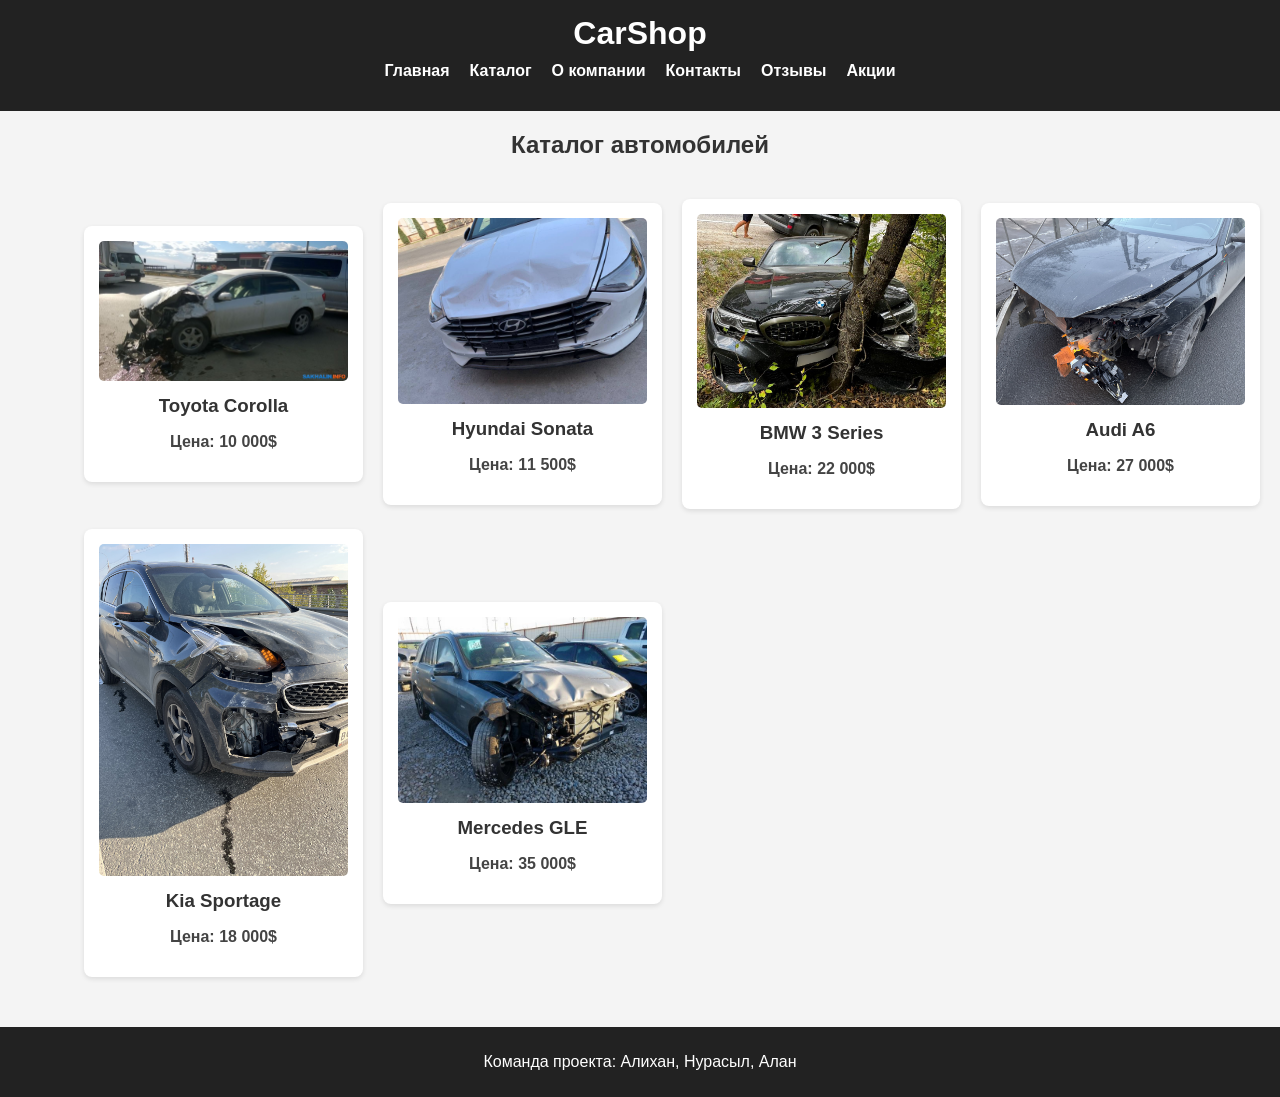
==== page2.html @ fcb9b970 "first commit" ====
<!DOCTYPE html>
<html lang="en">
<head>
    <meta charset="UTF-8">
    <title>CarShop - Каталог</title>
    <link rel="stylesheet" href="page2.css">
</head>
<body>
    <header>
        <h1>CarShop</h1>
        <nav>
            <ul>
                <li><a href="index.html">Главная</a></li>
                <li><a href="page2.html">Каталог</a></li>
                <li><a href="page3.html">О компании</a></li>
                <li><a href="page4.html">Контакты</a></li>
                <li><a href="page5.html">Отзывы</a></li>
                <li><a href="page6.html">Акции</a></li>
            </ul>
        </nav>
    </header>

    <main>
        <h2 class="title">Каталог автомобилей</h2>
        <div class="catalog">
            <div class="car-card">
                <img src="corolla.jpg" alt="Car 1">
                <h3>Toyota Corolla</h3>
                <p>Цена: 10 000$</p>
            </div>
            <div class="car-card">
                <img src="sonata.jpg" alt="Car 2">
                <h3>Hyundai Sonata</h3>
                <p>Цена: 11 500$</p>
            </div>
            <div class="car-card">
                <img src="bmw series 3.jpg" alt="Car 3">
                <h3>BMW 3 Series</h3>
                <p>Цена: 22 000$</p>
            </div>
            <div class="car-card">
                <img src="a6.jpg" alt="Car 4">
                <h3>Audi A6</h3>
                <p>Цена: 27 000$</p>
            </div>
            <div class="car-card">
                <img src="sportage.jpg" alt="Car 5">
                <h3>Kia Sportage</h3>
                <p>Цена: 18 000$</p>
            </div>
            <div class="car-card">
                <img src="gle.jpg" alt="Car 6">
                <h3>Mercedes GLE</h3>
                <p>Цена: 35 000$</p>
            </div>
        </div>
    </main>

    <footer>
        <p>Команда проекта: Алихан, Нурасыл, Алан</p>
    </footer>
</body>
</html>
---- page2.css ----
body {
    margin: 0;
    font-family: Arial, sans-serif;
    background-color: #f4f4f4;
    color: #333;
}
header {
    background-color: #222;
    color: white;
    padding: 15px;
    text-align: center;
}

header h1 {
    margin: 0;
}

nav ul {
    list-style: none;
    padding: 0;
    margin-top: 10px;
    display: flex;
    justify-content: center;
    gap: 20px;
}

nav a {
    text-decoration: none;
    color: white;
    font-weight: bold;
}

nav a:hover {
    text-decoration: underline;
}

.title {
    text-align: center;
    margin: 20px 0;
}
.catalog {
    display: grid;
    align-items: center;
    margin-left: 5%;
    grid-template-columns: repeat(auto-fill, minmax(220px, 1fr));
    gap: 20px;
    padding: 20px;
}

.car-card {
    background: white;
    padding: 15px;
    border-radius: 8px;
    text-align: center;
    box-shadow: 0 2px 5px rgba(0,0,0,0.1);
}

.car-card img {
    max-width: 100%;
    border-radius: 5px;
}

.car-card h3 {
    margin: 10px 0 5px;
}

.car-card p {
    font-weight: bold;
    color: #444;
}

footer {
    margin-top: 30px;
    background: #222;
    color: white;
    text-align: center;
    padding: 10px;
}
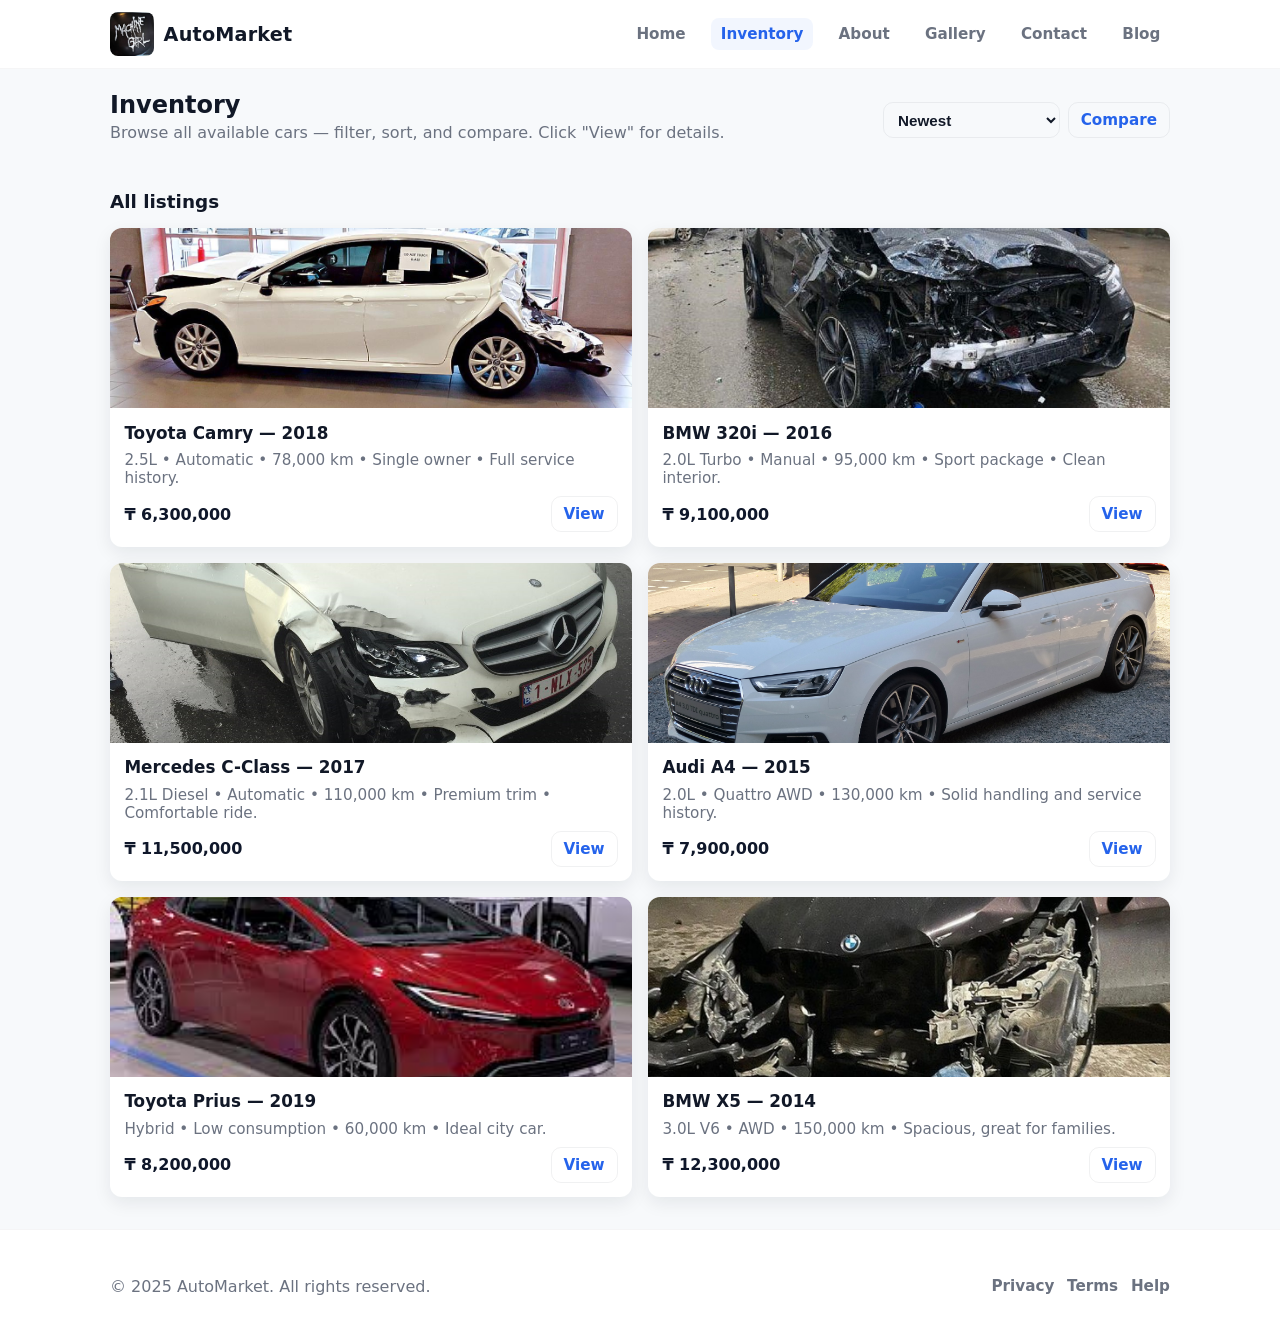
==== commit 758eaa3b: "second comm" ====
--- a/page2.html
+++ b/page2.html
@@ -1,63 +1,147 @@
-<!DOCTYPE html>
+<!doctype html>
 <html lang="en">
 <head>
-    <meta charset="UTF-8">
-    <title>CarShop - Каталог</title>
-    <link rel="stylesheet" href="page2.css">
+  <meta charset="utf-8" />
+  <meta name="viewport" content="width=device-width,initial-scale=1" />
+  <title>AutoMarket — Inventory</title>
+  <link rel="stylesheet" href="styles.css" />
 </head>
 <body>
-    <header>
-        <h1>CarShop</h1>
-        <nav>
-            <ul>
-                <li><a href="index.html">Главная</a></li>
-                <li><a href="page2.html">Каталог</a></li>
-                <li><a href="page3.html">О компании</a></li>
-                <li><a href="page4.html">Контакты</a></li>
-                <li><a href="page5.html">Отзывы</a></li>
-                <li><a href="page6.html">Акции</a></li>
-            </ul>
-        </nav>
-    </header>
 
-    <main>
-        <h2 class="title">Каталог автомобилей</h2>
-        <div class="catalog">
-            <div class="car-card">
-                <img src="corolla.jpg" alt="Car 1">
-                <h3>Toyota Corolla</h3>
-                <p>Цена: 10 000$</p>
-            </div>
-            <div class="car-card">
-                <img src="sonata.jpg" alt="Car 2">
-                <h3>Hyundai Sonata</h3>
-                <p>Цена: 11 500$</p>
-            </div>
-            <div class="car-card">
-                <img src="bmw series 3.jpg" alt="Car 3">
-                <h3>BMW 3 Series</h3>
-                <p>Цена: 22 000$</p>
-            </div>
-            <div class="car-card">
-                <img src="a6.jpg" alt="Car 4">
-                <h3>Audi A6</h3>
-                <p>Цена: 27 000$</p>
-            </div>
-            <div class="car-card">
-                <img src="sportage.jpg" alt="Car 5">
-                <h3>Kia Sportage</h3>
-                <p>Цена: 18 000$</p>
-            </div>
-            <div class="car-card">
-                <img src="gle.jpg" alt="Car 6">
-                <h3>Mercedes GLE</h3>
-                <p>Цена: 35 000$</p>
-            </div>
+  <header class="site-header">
+    <div class="container header-inner">
+      <a href="index.html" class="logo" aria-label="AutoMarket home">
+        <img src="logo.jpeg" alt="AutoMarket logo" class="logo-img" />
+        <span class="logo-text">AutoMarket</span>
+      </a>
+
+      <nav class="nav" aria-label="Main navigation">
+        <ul class="nav-list">
+          <li><a href="index.html">Home</a></li>
+          <li><a class="active" href="page2.html">Inventory</a></li>
+          <li><a href="page3.html">About</a></li>
+          <li><a href="page4.html">Gallery</a></li>
+          <li><a href="page5.html">Contact</a></li>
+          <li><a href="page6.html">Blog</a></li>
+        </ul>
+      </nav>
+    </div>
+  </header>
+
+  <section class="container" style="padding-top:1.25rem;">
+    <div style="display:flex;align-items:center;justify-content:space-between;gap:1rem;flex-wrap:wrap;">
+      <div>
+        <h1 style="margin:.15rem 0 0;">Inventory</h1>
+        <p class="lead" style="margin: .2rem 0 .6rem;">Browse all available cars — filter, sort, and compare. Click "View" for details.</p>
+      </div>
+
+      <div style="display:flex;gap:.5rem;align-items:center;">
+        <select aria-label="Sort inventory" class="btn" style="padding:.45rem .6rem;border-radius:10px;border:1px solid rgba(15,23,42,0.06);font-weight:600;">
+          <option value="recent">Newest</option>
+          <option value="price-low">Price: Low → High</option>
+          <option value="price-high">Price: High → Low</option>
+          <option value="mileage">Lowest mileage</option>
+        </select>
+        <a class="btn btn-outline" href="#">Compare</a>
+      </div>
+    </div>
+  </section>
+
+  <main class="container cards-section" aria-label="Car listings">
+    <h2 class="section-title">All listings</h2>
+
+    <div class="cards-row" role="list">
+
+      <article class="card" role="listitem">
+        <img src="camry.jpg" alt="Toyota Camry 2018" class="card-img" />
+        <div class="card-body">
+          <h3 class="card-title">Toyota Camry — 2018</h3>
+          <p class="card-text">2.5L • Automatic • 78,000 km • Single owner • Full service history.</p>
+          <div class="card-footer">
+            <span class="price">₸ 6,300,000</span>
+            <a class="btn btn-outline" href="#">View</a>
+          </div>
         </div>
-    </main>
+      </article>
 
-    <footer>
-        <p>Команда проекта: Алихан, Нурасыл, Алан</p>
-    </footer>
+
+      <article class="card" role="listitem">
+        <img src="bmw.jpg" alt="BMW 320i 2016" class="card-img" />
+        <div class="card-body">
+          <h3 class="card-title">BMW 320i — 2016</h3>
+          <p class="card-text">2.0L Turbo • Manual • 95,000 km • Sport package • Clean interior.</p>
+          <div class="card-footer">
+            <span class="price">₸ 9,100,000</span>
+            <a class="btn btn-outline" href="#">View</a>
+          </div>
+        </div>
+      </article>
+
+
+      <article class="card" role="listitem">
+        <img src="mercedes.jpg" alt="Mercedes C-Class 2017" class="card-img" />
+        <div class="card-body">
+          <h3 class="card-title">Mercedes C-Class — 2017</h3>
+          <p class="card-text">2.1L Diesel • Automatic • 110,000 km • Premium trim • Comfortable ride.</p>
+          <div class="card-footer">
+            <span class="price">₸ 11,500,000</span>
+            <a class="btn btn-outline" href="#">View</a>
+          </div>
+        </div>
+      </article>
+
+
+      <article class="card" role="listitem">
+        <img src="audi.jpeg" alt="Audi A4 2015" class="card-img" />
+        <div class="card-body">
+          <h3 class="card-title">Audi A4 — 2015</h3>
+          <p class="card-text">2.0L • Quattro AWD • 130,000 km • Solid handling and service history.</p>
+          <div class="card-footer">
+            <span class="price">₸ 7,900,000</span>
+            <a class="btn btn-outline" href="#">View</a>
+          </div>
+        </div>
+      </article>
+
+
+      <article class="card" role="listitem">
+        <img src="prius.jpeg" alt="Toyota Prius 2019" class="card-img" />
+        <div class="card-body">
+          <h3 class="card-title">Toyota Prius — 2019</h3>
+          <p class="card-text">Hybrid • Low consumption • 60,000 km • Ideal city car.</p>
+          <div class="card-footer">
+            <span class="price">₸ 8,200,000</span>
+            <a class="btn btn-outline" href="#">View</a>
+          </div>
+        </div>
+      </article>
+
+
+      <article class="card" role="listitem">
+        <img src="x5.jpg" alt="BMW X5 2014" class="card-img" />
+        <div class="card-body">
+          <h3 class="card-title">BMW X5 — 2014</h3>
+          <p class="card-text">3.0L V6 • AWD • 150,000 km • Spacious, great for families.</p>
+          <div class="card-footer">
+            <span class="price">₸ 12,300,000</span>
+            <a class="btn btn-outline" href="#">View</a>
+          </div>
+        </div>
+      </article>
+    </div>
+  </main>
+
+
+  <footer class="site-footer">
+    <div class="container footer-inner">
+      <p>© 2025 AutoMarket. All rights reserved.</p>
+      <div class="footer-links">
+        <a href="#">Privacy</a>
+        <a href="#">Terms</a>
+        <a href="#">Help</a>
+      </div>
+    </div>
+  </footer>
+
 </body>
 </html>
--- a/styles.css
+++ b/styles.css
@@ -0,0 +1,394 @@
+/* ========== styles.css ========== */
+/* Mobile-first shared stylesheet for all pages */
+/* Contains global rules + merged page-specific rules (grid, gallery, contact, blog) */
+
+/* ---- Variables ---- */
+:root{
+  --bg: #f7f9fb;
+  --card-bg: #ffffff;
+  --muted: #6b7280;
+  --accent: #2563eb; /* blue */
+  --accent-2: #0ea5a4;
+  --surface-shadow: 0 6px 18px rgba(16,24,40,0.08);
+  --surface-shadow-strong: 0 14px 40px rgba(16,24,40,0.12);
+  --radius: 12px;
+  --container-pad: 1rem;
+  --max-width: 1100px;
+  --gap: 1rem;
+  --text: #111827;
+  font-family: Inter, ui-sans-serif, system-ui, -apple-system, "Segoe UI", Roboto, "Helvetica Neue", Arial;
+  color-scheme: light;
+}
+
+/* ---- Reset / Base ---- */
+* { box-sizing: border-box; }
+html,body { height:100%; margin:0; background:var(--bg); color:var(--text); -webkit-font-smoothing:antialiased; -moz-osx-font-smoothing:grayscale; }
+img { max-width:100%; display:block; }
+a { color: inherit; }
+
+/* ---- Utilities ---- */
+.container {
+  width:100%;
+  padding: 1rem;
+  margin-left:auto;
+  margin-right:auto;
+  max-width: var(--max-width);
+}
+
+/* ---- Header / Navigation (Flexbox) ---- */
+.site-header {
+  background: white;
+  border-bottom: 1px solid rgba(15,23,42,0.04);
+  position: sticky;
+  top: 0;
+  z-index: 40;
+}
+.header-inner {
+  display:flex;
+  align-items:center;
+  justify-content:space-between;
+  gap: 1rem;
+  padding: 0.75rem 0;
+}
+
+/* Logo */
+.logo {
+  display:flex;
+  align-items:center;
+  gap: .6rem;
+  text-decoration:none;
+  color: inherit;
+}
+.logo-img { width:44px; height:44px; object-fit:cover; border-radius:8px; }
+.logo-text { font-weight:700; font-size:1.1rem; letter-spacing:0.2px; }
+
+/* Nav list (Flexbox spacing + alignment) */
+.nav-list {
+  list-style:none;
+  margin:0;
+  padding:0;
+  display:flex;
+  gap:1rem; /* spacing between links */
+  align-items:center; /* vertical centering */
+  flex-wrap:wrap;
+}
+.nav-list a {
+  display:inline-block;
+  padding:.45rem .6rem;
+  border-radius:8px;
+  text-decoration:none;
+  color:var(--muted);
+  font-weight:600;
+  font-size:.95rem;
+}
+.nav-list a:hover,
+.nav-list a:focus,
+.nav-list a.active {
+  color:var(--accent);
+  outline: none;
+  background: rgba(37,99,235,0.06);
+}
+
+/* ---- Hero ---- */
+.hero {
+  padding:2.2rem 0;
+  background: linear-gradient(180deg, rgba(37,99,235,0.04), transparent 60%);
+}
+.hero h1 { margin:0 0 .4rem; font-size:1.6rem; }
+.lead { margin:0 0 1rem; color:var(--muted); }
+
+/* ---- Buttons ---- */
+.btn {
+  display:inline-flex;
+  align-items:center;
+  gap:.5rem;
+  text-decoration:none;
+  padding:.6rem .85rem;
+  border-radius:10px;
+  font-weight:700;
+  font-size:.95rem;
+  cursor:pointer;
+  border: none;
+  background: transparent;
+}
+.btn-primary {
+  background:var(--accent);
+  color:white;
+  box-shadow: 0 6px 20px rgba(37,99,235,0.12);
+}
+.btn-outline {
+  border:1px solid rgba(15,23,42,0.06);
+  background:transparent;
+  padding:.5rem .75rem;
+  color:var(--accent);
+}
+
+/* ---- Section title ---- */
+.section-title { margin: .5rem 0 1rem; font-size:1.15rem; }
+
+/* ==== Cards Row (Flexbox) ==== */
+.cards-section { padding: 1rem 0 2rem; }
+.cards-row {
+  display:flex;
+  gap: 1rem;       /* consistent gaps between cards */
+  flex-wrap:wrap;  /* wrap on small screens */
+  align-items: stretch; /* ensure equal height by stretching */
+}
+
+/* Card */
+.card {
+  background: var(--card-bg);
+  border-radius: var(--radius);
+  overflow: hidden;
+  box-shadow: var(--surface-shadow);
+  display:flex;
+  flex-direction:column;
+  min-width: 220px;
+  flex: 1 1 calc(33.333% - 0.66rem); /* three cards per row on desktop */
+  transition: transform .22s ease, box-shadow .22s ease;
+}
+
+/* Hover effect: lift + shadow */
+.card:hover,
+.card:focus-within {
+  transform: translateY(-6px) scale(1.01);
+  box-shadow: var(--surface-shadow-strong);
+}
+
+/* Card image */
+.card-img {
+  width:100%;
+  height:170px;
+  object-fit:cover;
+  display:block;
+}
+
+/* Card body uses flex to push footer to bottom for equal heights */
+.card-body {
+  padding: 0.9rem;
+  display:flex;
+  flex-direction:column;
+  gap: .55rem;
+  flex: 1 1 auto;
+}
+.card-title { margin:0; font-size:1.05rem; }
+.card-text { margin:0; color:var(--muted); font-size:.95rem; }
+
+/* Card footer aligned bottom */
+.card-footer {
+  margin-top:auto; /* pushes footer to the bottom */
+  display:flex;
+  align-items:center;
+  justify-content:space-between;
+  gap: .5rem;
+}
+.price {
+  font-weight:800;
+  color:#0f172a;
+}
+
+/* ---- Features small grid ---- */
+.features {
+  display:grid;
+  gap:1rem;
+  margin: 1.5rem 0;
+}
+.feature { background:white; padding:1rem; border-radius:10px; box-shadow: var(--surface-shadow); }
+.feature h4 { margin:0 0 .4rem; }
+
+/* ---- Footer ---- */
+.site-footer { background: #ffffff; border-top: 1px solid rgba(15,23,42,0.04); padding: .9rem 0; }
+.footer-inner { display:flex; gap:1rem; align-items:center; justify-content:space-between; flex-wrap:wrap; color:var(--muted); }
+.footer-links { display:flex; gap:.8rem; align-items:center; }
+.footer-links a { color:var(--muted); text-decoration:none; font-weight:600; font-size:.95rem; }
+.footer-links a:hover { color:var(--accent); }
+
+/* ---- Accessibility focus ---- */
+a:focus, button:focus, input:focus, select:focus, textarea:focus {
+  outline: 3px solid rgba(37,99,235,0.12);
+  outline-offset: 3px;
+  border-radius:6px;
+}
+
+/* ============================
+   Page-specific & layout rules
+   (merged: grid, gallery, contact, blog)
+   ============================ */
+
+/* ---- Page3: Grid layout (header/sidebar/main/footer) ---- */
+.grid-page {
+  display: grid;
+  grid-template-columns: 260px 1fr;
+  grid-template-rows: auto 1fr auto;
+  grid-template-areas:
+    "header header"
+    "sidebar main"
+    "footer footer";
+  gap: 1rem;
+  min-height: calc(100vh - 72px);
+  align-items: start;
+  padding-top: .75rem;
+}
+.grid-header { grid-area: header; background:transparent; padding:0; }
+.grid-sidebar { grid-area: sidebar; }
+.grid-main { grid-area: main; }
+.grid-footer { grid-area: footer; }
+
+/* small card style used in sidebar/main */
+.sidebar-card, .about-hero, .contact-card, .sidebar-card, .blog-hero {
+  background: white;
+  border-radius: 12px;
+  padding: 1rem;
+  box-shadow: var(--surface-shadow);
+}
+
+/* ---- Page4: Gallery (grid + overlay caption) ---- */
+.gallery-hero {
+  margin: .75rem 0 1rem;
+}
+.gallery-grid {
+  display: grid;
+  gap: 10px;
+  grid-template-columns: repeat(3, 1fr);
+  grid-auto-rows: 180px;
+}
+.gallery-item {
+  position: relative;
+  overflow: hidden;
+  border-radius: 10px;
+  background: #fff;
+  box-shadow: var(--surface-shadow);
+  text-decoration: none;
+  color: inherit;
+}
+.gallery-item img {
+  width:100%;
+  height:100%;
+  object-fit: cover;
+  display:block;
+  transition: transform .4s ease;
+}
+.gallery-caption {
+  position: absolute;
+  left:0;right:0;bottom:0;
+  padding:.6rem;
+  background: linear-gradient(0deg, rgba(2,6,23,0.6), transparent);
+  color: #fff;
+  transform:translateY(100%);
+  transition: transform .28s ease;
+  font-weight:700;
+  font-size:.95rem;
+}
+.gallery-item:hover img { transform: scale(1.07); }
+.gallery-item:hover .gallery-caption { transform: translateY(0%); }
+
+/* ---- Page5: Contact layout & form ---- */
+.contact-hero { margin:.75rem 0; }
+.contact-grid {
+  display: grid;
+  grid-template-columns: 1fr 320px;
+  gap: 1rem;
+  align-items:start;
+}
+.form-row { display:flex; gap:.6rem; flex-wrap:wrap; }
+.form-row > * { flex:1 1 120px; }
+label { display:block; font-weight:700; margin-bottom:.25rem; }
+input[type="text"], input[type="email"], textarea, select {
+  width:100%;
+  padding:.6rem;
+  border-radius:8px;
+  border:1px solid rgba(15,23,42,0.06);
+  font-size:.95rem;
+  background: white;
+  color: var(--text);
+}
+textarea { min-height:140px; resize:vertical; }
+.map-placeholder {
+  height: 220px;
+  border-radius:10px;
+  display:flex;
+  align-items:center;
+  justify-content:center;
+  color:var(--muted);
+  background: linear-gradient(180deg, rgba(14,165,164,0.05), transparent);
+  border:1px dashed rgba(14,165,164,0.12);
+}
+
+/* ---- Page6: Blog layout & posts ---- */
+.blog-hero { margin:.75rem 0; }
+.blog-grid {
+  display: grid;
+  grid-template-columns: 1fr 360px;
+  gap: 1rem;
+  align-items:start;
+}
+.posts { display:flex; flex-direction:column; gap:1rem; }
+.post {
+  display:flex;
+  gap:.9rem;
+  background:white;
+  padding:.7rem;
+  border-radius:12px;
+  box-shadow:var(--surface-shadow);
+  align-items:flex-start;
+}
+.post img { width:120px; height:80px; object-fit:cover; border-radius:8px; flex-shrink:0; }
+.post h3 { margin:0 0 .25rem; font-size:1rem; }
+.post p { margin:0; color:var(--muted); }
+
+/* ============================
+   Responsive breakpoints
+   ============================ */
+
+/* Small tablets and up */
+@media (min-width: 640px) {
+  .hero h1 { font-size:1.9rem; }
+  .card-img { height:180px; }
+  .feature { padding:1.25rem; }
+  .logo-text { font-size:1.2rem; }
+}
+
+/* Medium: desktop card columns + features */
+@media (min-width: 880px) {
+  .card { flex: 1 1 calc(33.333% - 0.66rem); }
+  .features { grid-template-columns: repeat(3, 1fr); }
+  .gallery-grid { grid-template-columns: repeat(3, 1fr); grid-auto-rows: 180px; }
+}
+
+/* Large screens: comfortable spacing */
+@media (min-width: 1100px) {
+  .container { padding-left: 1.25rem; padding-right: 1.25rem; }
+}
+
+/* Mobile adjustments */
+@media (max-width: 879px) {
+  /* Cards stack to two columns or single depending on width */
+  .card { flex: 1 1 calc(50% - 0.5rem); }
+  .gallery-grid { grid-template-columns: repeat(2, 1fr); grid-auto-rows: 160px; }
+  .contact-grid { grid-template-columns: 1fr; }
+  .blog-grid { grid-template-columns: 1fr; }
+  .grid-page {
+    grid-template-columns: 1fr;
+    grid-template-rows: auto auto 1fr auto;
+    grid-template-areas:
+      "header"
+      "main"
+      "sidebar"
+      "footer";
+  }
+  .post { flex-direction:column; }
+  .post img { width:100%; height:160px; border-radius:10px; }
+}
+
+/* Narrow phones */
+@media (max-width: 639px) {
+  .nav-list { gap: .45rem; justify-content:flex-end; }
+  .card { flex: 1 1 100%; } /* single column */
+  .hero { padding:1.2rem 0; }
+  .header-inner { padding: 0.6rem 0; }
+  .gallery-grid { grid-template-columns: 1fr; grid-auto-rows: 220px; }
+}
+
+/* Small visual helpers */
+.muted { color:var(--muted); font-size:.95rem; }
+.center { text-align:center; }
